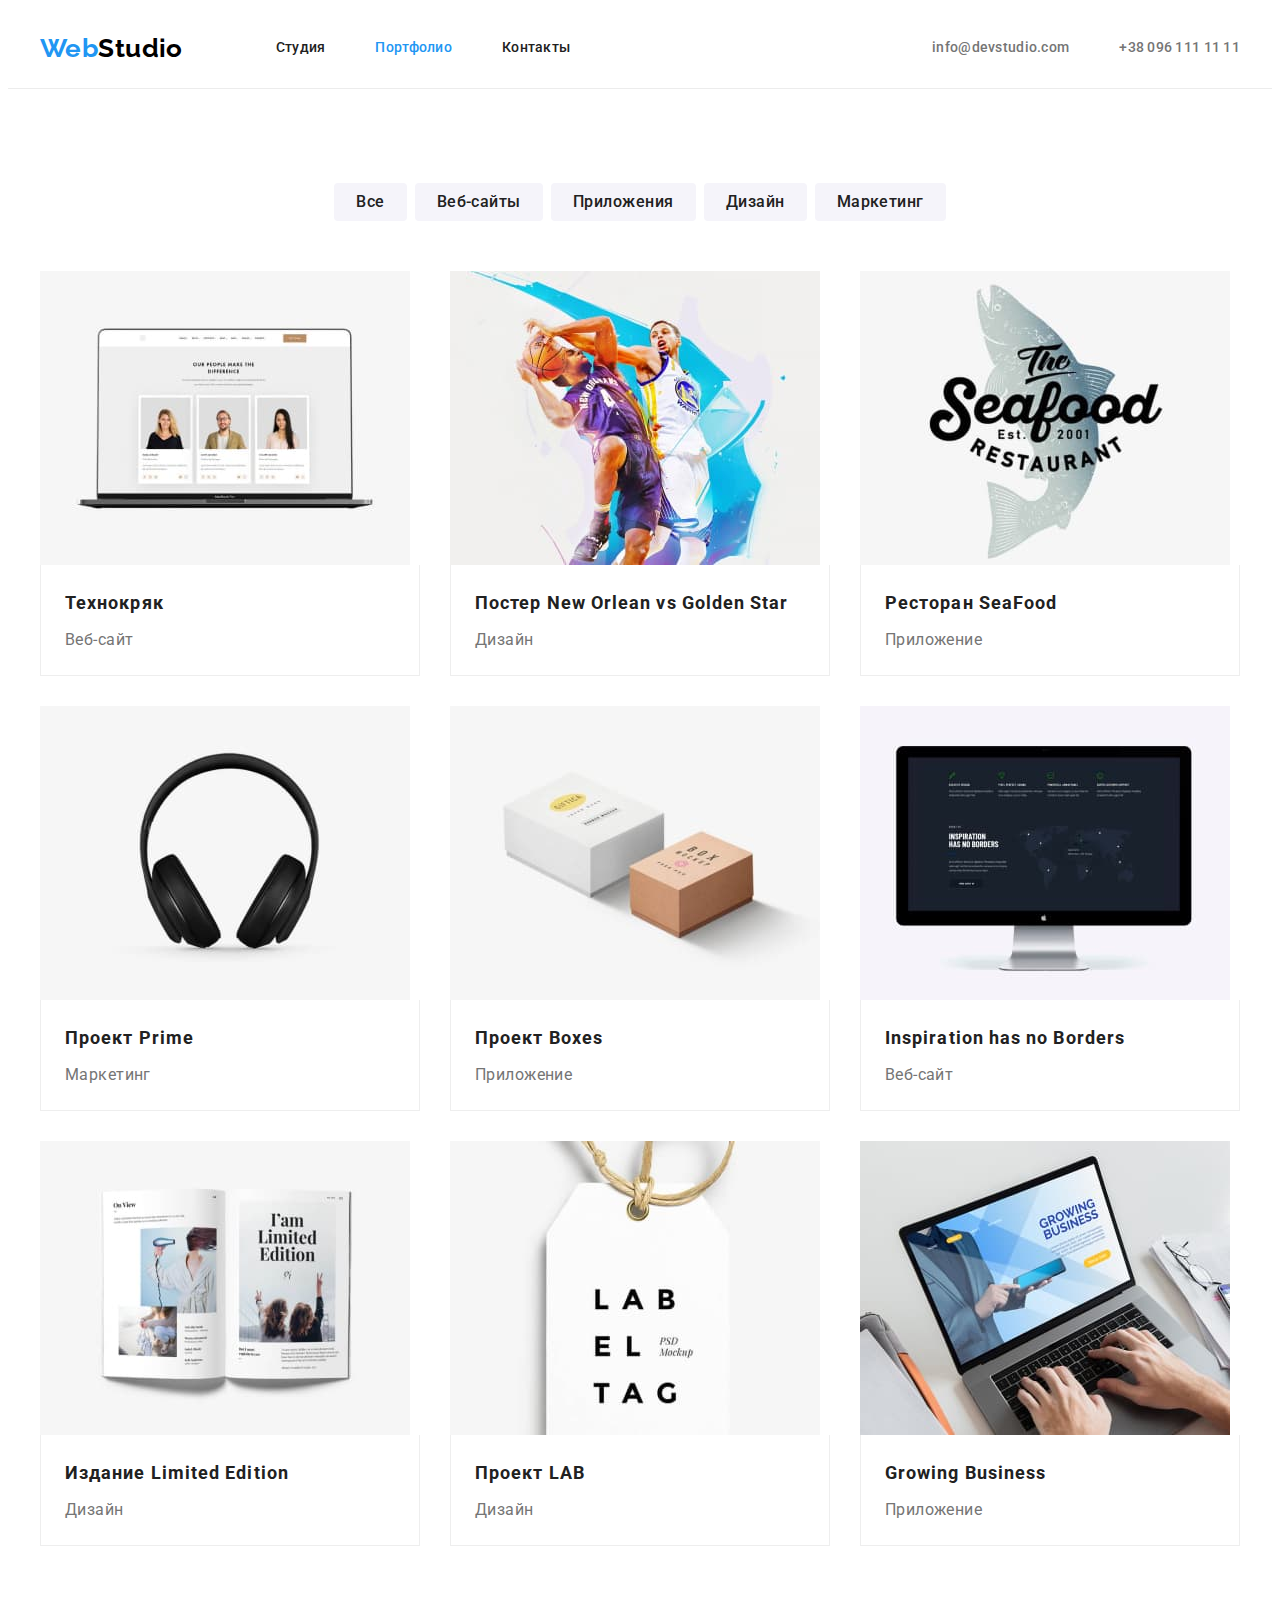
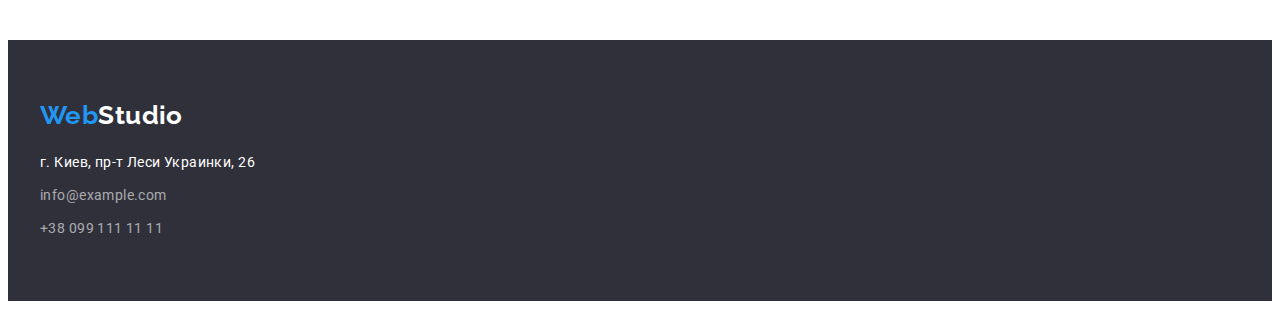
==== portfolio.html @ a5929fad "Copy files from goit-markup-hw-03" ====
<!DOCTYPE html>
<html lang="ru">
  <head>
    <meta charset="UTF-8" />
    <meta http-equiv="X-UA-Compatible" content="IE=edge" />
    <meta name="viewport" content="width=device-width, initial-scale=1.0" />
    <link rel="preconnect" href="https://fonts.googleapis.com" />
    <link rel="preconnect" href="https://fonts.gstatic.com" crossorigin />
    <link
      href="https://fonts.googleapis.com/css2?family=Raleway:wght@700&family=Roboto:wght@400;500;700;900&display=swap"
      rel="stylesheet"
    />
    <link
      rel="stylesheet"
      href="https://cdnjs.cloudflare.com/ajax/libs/modern-normalize/1.1.0/modern-normalize.min.css"
      integrity="sha512-wpPYUAdjBVSE4KJnH1VR1HeZfpl1ub8YT/NKx4PuQ5NmX2tKuGu6U/JRp5y+Y8XG2tV+wKQpNHVUX03MfMFn9Q=="
      crossorigin="anonymous"
      referrerpolicy="no-referrer"
    />
    <link rel="stylesheet" href="./css/styles.css" />
    <title>Web Studio (Version 2.1)</title>
  </head>
  <body>
    <header class="header">
      <div class="container">
        <nav class="header-navigation">
          <a href="" lang="en" class="header-logo logo link"
            ><span class="accent">Web</span>Studio</a
          >
          <ul class="header-list list">
            <li class="header-item"><a href="./index.html" class="header-link link">Студия</a></li>
            <li class="header-item">
              <a href="" class="header-link link current">Портфолио</a>
            </li>
            <li class="header-item"><a href="" class="header-link link">Контакты</a></li>
          </ul>
        </nav>
        <ul class="header-list list contacts">
          <li class="header-item">
            <a class="header-contacts link" href="mailto:info@devstudio.com">info@devstudio.com</a>
          </li>
          <li class="header-item">
            <a class="header-contacts link" href="tel:+380961111111">+38 096 111 11 11</a>
          </li>
        </ul>
      </div>
    </header>
    <main>
      <section class="portfolio section">
        <div class="container">
          <h1 class="visually-hidden">Портфолио студии</h1>
          <ul class="portfolio-list list">
            <li class="portfolio-item">
              <button type="button" class="portfolio-btn">Все</button>
            </li>
            <li class="portfolio-item">
              <button type="button" class="portfolio-btn">Веб-сайты</button>
            </li>
            <li class="portfolio-item">
              <button type="button" class="portfolio-btn">Приложения</button>
            </li>
            <li class="portfolio-item">
              <button type="button" class="portfolio-btn">Дизайн</button>
            </li>
            <li class="portfolio-item">
              <button type="button" class="portfolio-btn">Маркетинг</button>
            </li>
          </ul>
          <ul class="portfolio-card-list list">
            <li class="portfolio-card-item">
              <a href="" class="prtfolio-card-link link">
                <img
                  src="./images/card-1.jpg"
                  alt="Веб-страницы двух девушек и мужчины"
                  width="370"
                  height="294"
                />
                <div class="portfolio-card-content">
                  <h2 class="portfolio-card-title">Технокряк</h2>
                  <p class="portfolio-card-text">Веб-сайт</p>
                </div>
              </a>
            </li>
            <li class="portfolio-card-item">
              <a href="" class="prtfolio-card-link link">
                <img
                  src="./images/card-2.jpg"
                  alt="Два проффесионалных баскетболиста борются за мяч"
                  width="370"
                  height="294"
                />
                <div class="portfolio-card-content">
                  <h2 class="portfolio-card-title">
                    Постер <span lang="en">New Orlean vs Golden Star</span>
                  </h2>
                  <p class="portfolio-card-text">Дизайн</p>
                </div>
              </a>
            </li>
            <li class="portfolio-card-item">
              <a href="" class="prtfolio-card-link link">
                <img
                  src="./images/card-3.jpg"
                  alt="Логотип ресторана SeaFood на фоне рыбы"
                  width="370"
                  height="294"
                />
                <div class="portfolio-card-content">
                  <h2 class="portfolio-card-title">Ресторан <span lang="en">SeaFood</span></h2>
                  <p class="portfolio-card-text">Приложение</p>
                </div>
              </a>
            </li>
            <li class="portfolio-card-item">
              <a href="" class="prtfolio-card-link link">
                <img src="./images/card-4.jpg" alt="Наушники" width="370" height="294" />
                <div class="portfolio-card-content">
                  <h2 class="portfolio-card-title">Проект <span lang="en">Prime</span></h2>
                  <p class="portfolio-card-text">Маркетинг</p>
                </div>
              </a>
            </li>
            <li class="portfolio-card-item">
              <a href="" class="prtfolio-card-link link">
                <img
                  src="./images/card-5.jpg"
                  alt="Две небольшие коробки"
                  width="370"
                  height="294"
                />
                <div class="portfolio-card-content">
                  <h2 class="portfolio-card-title">Проект <span lang="en">Boxes</span></h2>
                  <p class="portfolio-card-text">Приложение</p>
                </div>
              </a>
            </li>
            <li class="portfolio-card-item">
              <a href="" class="prtfolio-card-link link">
                <img src="./images/card-6.jpg" alt="Монитор" width="370" height="294" />
                <div class="portfolio-card-content">
                  <h2 class="portfolio-card-title" lang="en">Inspiration has no Borders</h2>
                  <p class="portfolio-card-text">Веб-сайт</p>
                </div>
              </a>
            </li>
            <li class="portfolio-card-item">
              <a href="" class="prtfolio-card-link link">
                <img
                  src="./images/card-7.jpg"
                  alt="Развернутый женский журнал"
                  width="370"
                  height="294"
                />
                <div class="portfolio-card-content">
                  <h2 class="portfolio-card-title">
                    Издание <span lang="en">Limited Edition</span>
                  </h2>
                  <p class="portfolio-card-text">Дизайн</p>
                </div>
              </a>
            </li>
            <li class="portfolio-card-item">
              <a href="" class="prtfolio-card-link link">
                <img
                  src="./images/card-8.jpg"
                  alt="Этикетка с надписью Label Tag"
                  width="370"
                  height="294"
                />
                <div class="portfolio-card-content">
                  <h2 class="portfolio-card-title">Проект <span lang="en">LAB</span></h2>
                  <p class="portfolio-card-text">Дизайн</p>
                </div>
              </a>
            </li>
            <li class="portfolio-card-item">
              <a href="" class="prtfolio-card-link link">
                <img
                  src="./images/card-9.jpg"
                  alt="Две руки печатают на ноутбуке"
                  width="370"
                  height="294"
                />
                <div class="portfolio-card-content">
                  <h2 class="portfolio-card-title" lang="en">Growing Business</h2>
                  <p class="portfolio-card-text">Приложение</p>
                </div>
              </a>
            </li>
          </ul>
        </div>
      </section>
    </main>
    <footer class="footer">
      <div class="container">
        <a href="" lang="en" class="footer-logo logo link"><span class="accent">Web</span>Studio</a>
        <address class="footer-address">
          <ul class="footer-list list">
            <li class="footer-item">
              <a
                class="footer-link link"
                href="https://goo.gl/maps/ivDFCsVRUiaJjwU29"
                target="_blank"
                rel="noopener noindex nofollow"
                >г. Киев, пр-т Леси Украинки, 26</a
              >
            </li>
            <li class="footer-item">
              <a class="footer-contacts link" href="mailto:info@example.com">info@example.com</a>
            </li>
            <li class="footer-item">
              <a class="footer-contacts link" href="tel:+380991111111">+38 099 111 11 11</a>
            </li>
          </ul>
        </address>
      </div>
    </footer>
  </body>
</html>
---- css/styles.css ----
:root {
  --title-text-color: #212121;
  --primary-text-color: #757575;
  --accent-color: #2196f3;
  --primary-white-color: #ffffff;
  --primary-black-color: #000000;
  --dark-background-color: #2f303a;
  --secondary-background-color: #f5f4fa;
  --btn-background-color: #188ce8;
  --primary-border-color: #ececec;
  --secondary-border-color: #eeeeee;
}

body {
  font-family: Roboto, Tahoma, sans-serif;
  color: var(--title-text-color);
  font-size: 14px;
  letter-spacing: 0.03em;
}
p,
h1,
h2,
h3,
h4,
h5,
h6 {
  margin: 0;
}

ul {
  padding-left: 0;
  margin: 0;
}

button {
  cursor: pointer;
}

img {
  display: block;
  max-width: 100%;
  height: auto;
}

.link {
  text-decoration: none;
}

.list {
  list-style: none;
}

.container {
  width: 1200px;
  padding-left: 15px;
  padding-right: 15px;
  margin: 0 auto;
}

.section {
  padding-top: 94px;
  padding-bottom: 94px;
}

.visually-hidden {
  position: absolute;
  white-space: nowrap;
  width: 1px;
  height: 1px;
  overflow: hidden;
  border: 0;
  padding: 0;
  clip: rect(0 0 0 0);
  clip-path: inset(50%);
  margin: -1px;
}

.logo {
  font-family: Raleway, Tahoma, sans-serif;
  font-weight: 700;
  font-size: 26px;
  line-height: 1.19;
}

.title {
  font-size: 36px;
  line-height: 1.17;
  text-align: center;
}

/* ---------------------HEADER--------------------- */
.header {
  background-color: var(--primary-white-color);
  border-bottom: 1px solid var(--primary-border-color);
}

.header .container {
  display: flex;
  align-items: center;
}

.header-navigation {
  display: flex;
  align-items: center;
}

.header-logo {
  display: block;
  margin-right: 93px;
  color: var(--primary-black-color);
}

.accent {
  color: var(--accent-color);
}

.header-list {
  display: flex;
}

.header-item:not(:last-child) {
  margin-right: 50px;
}

.header-link {
  display: block;
  padding-top: 32px;
  padding-bottom: 32px;
  font-weight: 500;
  line-height: 1.14;
  letter-spacing: 0.02em;
  color: var(--title-text-color);
}

.header-link:hover,
.header-link:focus {
  color: var(--accent-color);
}

.header-link.current {
  color: var(--accent-color);
}

.contacts {
  margin-left: auto;
}

.header-contacts {
  display: block;
  padding-top: 32px;
  padding-bottom: 32px;
  font-weight: 500;
  line-height: 1.14;
  letter-spacing: 0.02em;
  color: var(--primary-text-color);
}

.header-contacts:hover,
.header-contacts:focus {
  color: var(--accent-color);
}

/* ---------------------HERO--------------------- */
.hero {
  background-color: var(--dark-background-color);
  padding-top: 200px;
  padding-bottom: 200px;
}

.hero-title {
  max-width: 696px;
  margin-left: auto;
  margin-right: auto;
  margin-bottom: 30px;
  font-weight: 900;
  font-size: 44px;
  line-height: 1.36;
  text-align: center;
  letter-spacing: 0.06em;
  text-transform: uppercase;
  color: var(--primary-white-color);
}

.hero-btn {
  display: block;
  min-width: 200px;
  margin: 0 auto;
  padding: 10px 32px;
  border-radius: 4px;
  border: 0;
  font-family: inherit;
  font-weight: 700;
  font-size: 16px;
  line-height: 1.88;
  align-items: center;
  text-align: center;
  letter-spacing: 0.06em;
  color: var(--primary-white-color);
  background-color: var(--accent-color);
}
.hero-btn:hover,
.hero-btn:focus {
  background-color: var(--btn-background-color);
}

/* ---------------------BENEFITS--------------------- */

.benefits-list {
  display: flex;
}

.benefits-item:not(:last-child) {
  margin-right: 30px;
}

.benefits-item-title {
  margin-bottom: 10px;
  font-size: 14px;
  line-height: 1.14;
  text-transform: uppercase;
}

.benefits-item-text {
  min-width: 270px;
  line-height: 1.71;
  color: var(--primary-text-color);
}

/* ---------------------WORKING--------------------- */

.working {
  padding-top: 0;
}

.working .title {
  margin-bottom: 50px;
}
.working-list {
  display: flex;
}

.working-item:not(:last-child) {
  margin-right: 30px;
}

/* ---------------------TEAM--------------------- */
.team {
  background-color: var(--secondary-background-color);
}

.team .title {
  margin-bottom: 50px;
}
.team-list {
  display: flex;
}

.team-item:not(:last-child) {
  margin-right: 30px;
}

.team-content {
  padding: 30px;
  border-radius: 0px 0px 4px 4px;
  background-color: var(--primary-white-color);
}

.team-item-title {
  margin-bottom: 10px;
  font-weight: 500;
  font-size: 16px;
  line-height: 1.19;
  text-align: center;
}

.team-item-text {
  font-size: 16px;
  line-height: 1.19;
  text-align: center;
  color: var(--primary-text-color);
}

/* ---------------------FOOTER--------------------- */

.footer {
  padding-top: 60px;
  padding-bottom: 60px;
  background-color: var(--dark-background-color);
}

.footer-logo {
  display: block;
  margin-bottom: 20px;
  color: var(--primary-white-color);
}

.footer-address {
  font-style: normal;
  line-height: 1.71;
}

.footer-link {
  color: var(--primary-white-color);
}

.footer-link:hover,
.footer-link:focus {
  color: var(--accent-color);
}

.footer-contacts {
  color: rgba(255, 255, 255, 0.6);
}

.footer-item:not(:last-child) {
  margin-bottom: 9px;
}

.footer-contacts:hover,
.footer-contacts:focus {
  color: var(--accent-color);
}

/* ---------------------PORTFOLIO--------------------- */

.portfolio-list {
  display: flex;
  align-items: center;
  justify-content: center;
  margin-bottom: 50px;
}

.portfolio-item:not(:last-child) {
  margin-right: 8px;
}

.portfolio-btn {
  display: block;
  padding: 6px 22px;
  border: 0;
  border-radius: 4px;
  font-family: inherit;
  font-weight: 500;
  font-size: 16px;
  line-height: 1.62;
  text-align: center;
  letter-spacing: 0.03em;
  color: var(--title-text-color);
  background-color: var(--secondary-background-color);
}

.portfolio-btn:hover,
.portfolio-btn:focus {
  color: var(--primary-white-color);
  background-color: var(--accent-color);
}

.portfolio-card-list {
  display: flex;
  flex-wrap: wrap;
}

.portfolio-card-item {
  flex-basis: calc((100% - 60px) / 3);
}

.portfolio-card-item:not(:nth-child(3n)) {
  margin-right: 30px;
}

.portfolio-card-item:not(:nth-last-child(-n + 3)) {
  margin-bottom: 30px;
}

.portfolio-card-title {
  margin-bottom: 4px;
  font-size: 18px;
  line-height: 2;
  letter-spacing: 0.06em;
  color: var(--title-text-color);
}

.portfolio-card-text {
  font-size: 16px;
  line-height: 1.88;
  color: var(--primary-text-color);
}

.portfolio-card-content {
  padding: 20px 24px;
  border-bottom: 1px solid var(--secondary-border-color);
  border-left: 1px solid var(--secondary-border-color);
  border-right: 1px solid var(--secondary-border-color);
  background-color: var(--primary-white-color);
}
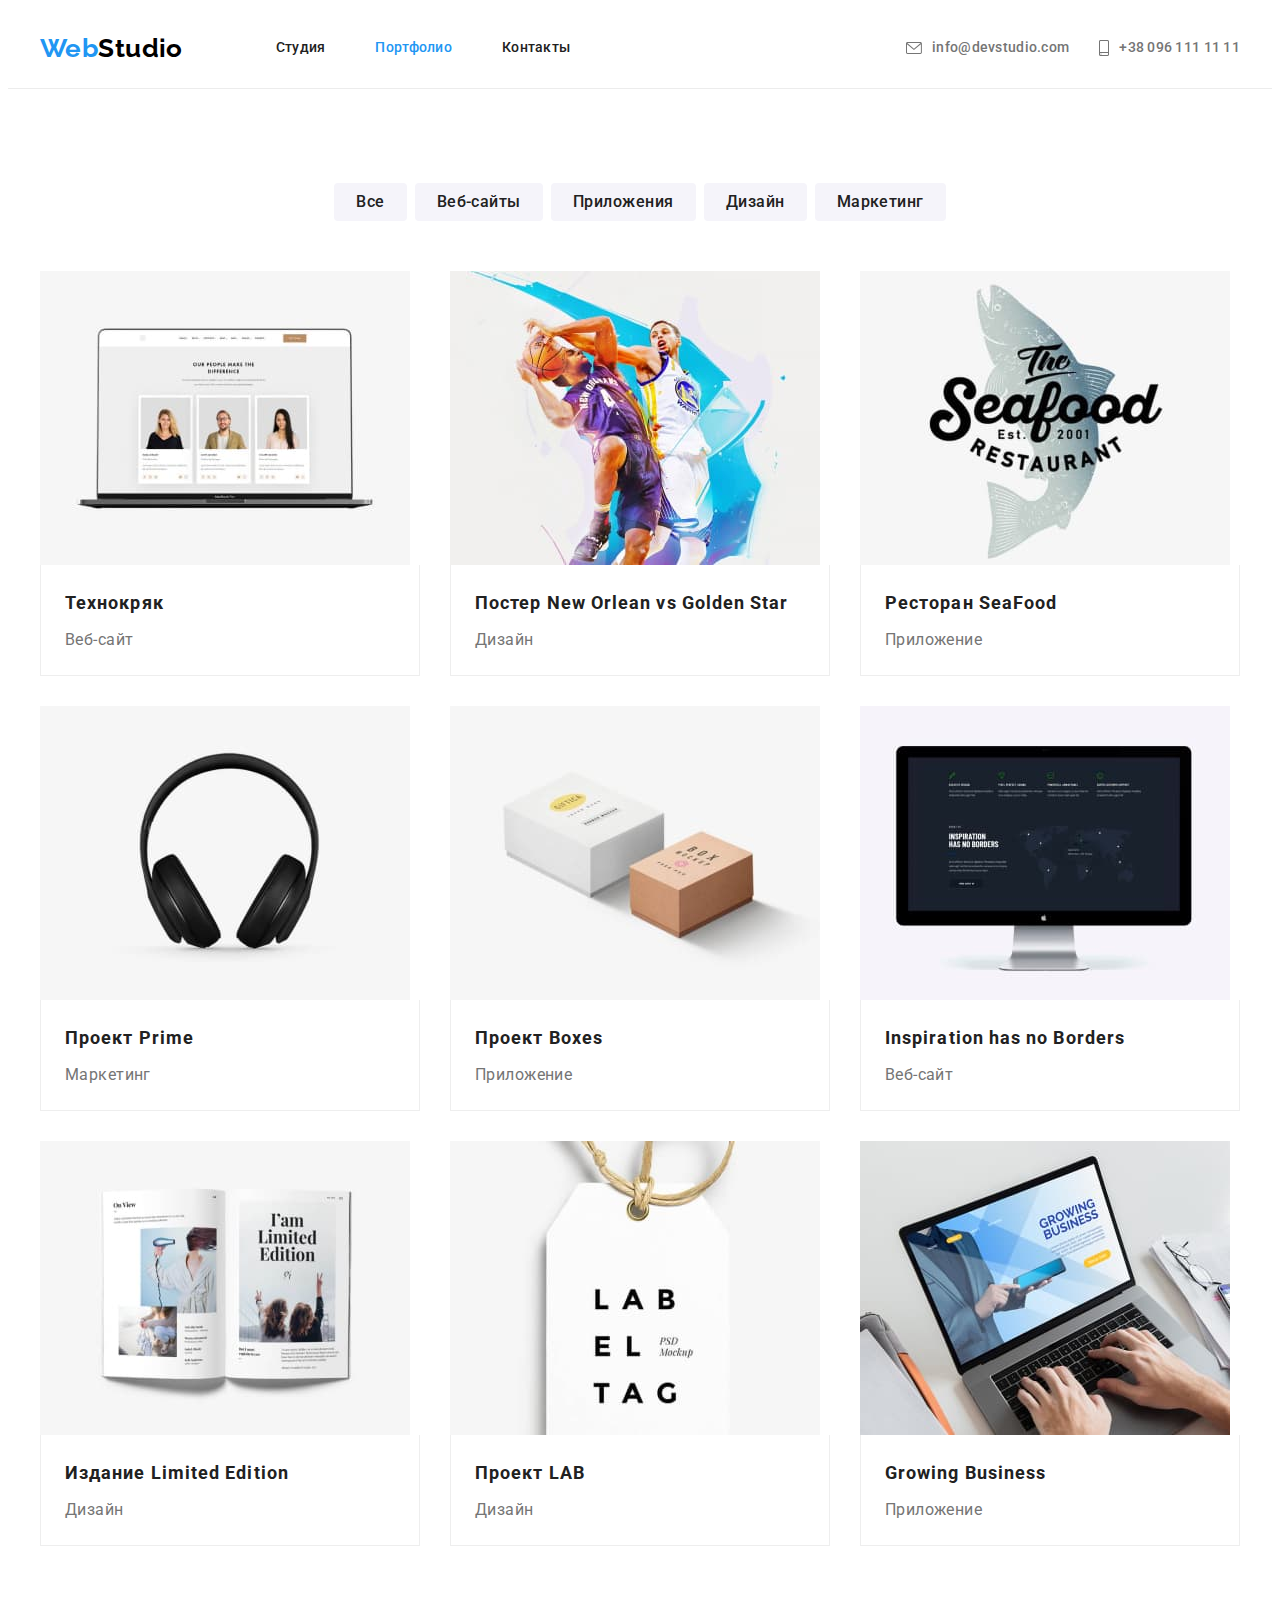
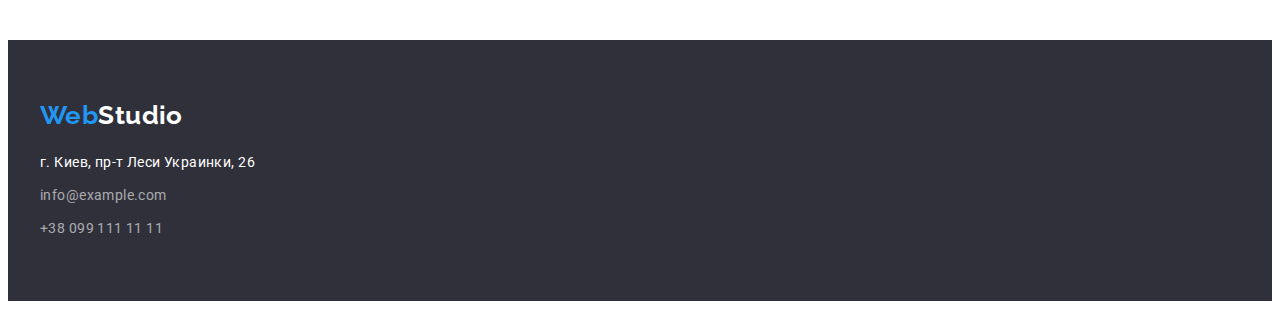
==== commit 08b0a085: "Add background image in Hero, icons in Contacts" ====
--- a/portfolio.html
+++ b/portfolio.html
@@ -36,11 +36,21 @@
           </ul>
         </nav>
         <ul class="header-list list contacts">
-          <li class="header-item">
-            <a class="header-contacts link" href="mailto:info@devstudio.com">info@devstudio.com</a>
+          <li class="header-item-contacts">
+            <a class="header-contacts link" href="mailto:info@devstudio.com"
+              ><svg class="header-icon" width="16" height="12">
+                <use href="./images/icons.svg#icon-envelope"></use>
+              </svg>
+              info@devstudio.com</a
+            >
           </li>
-          <li class="header-item">
-            <a class="header-contacts link" href="tel:+380961111111">+38 096 111 11 11</a>
+          <li class="header-item-contacts">
+            <a class="header-contacts link" href="tel:+380961111111"
+              ><svg class="header-icon" width="10" height="16">
+                <use href="./images/icons.svg#icon-smartphone"></use>
+              </svg>
+              +38 096 111 11 11</a
+            >
           </li>
         </ul>
       </div>
--- a/css/styles.css
+++ b/css/styles.css
@@ -145,8 +145,13 @@
   margin-left: auto;
 }
 
+.header-item-contacts + .header-item-contacts {
+  margin-left: 30px;
+}
+
 .header-contacts {
-  display: block;
+  display: flex;
+  align-items: center;
   padding-top: 32px;
   padding-bottom: 32px;
   font-weight: 500;
@@ -155,6 +160,11 @@
   color: var(--primary-text-color);
 }
 
+.header-icon {
+  margin-right: 10px;
+  fill: currentColor;
+}
+
 .header-contacts:hover,
 .header-contacts:focus {
   color: var(--accent-color);
@@ -162,9 +172,16 @@
 
 /* ---------------------HERO--------------------- */
 .hero {
-  background-color: var(--dark-background-color);
+  max-width: 1600px;
   padding-top: 200px;
   padding-bottom: 200px;
+  background-color: var(--dark-background-color);
+
+  background-image: linear-gradient(rgba(47, 48, 58, 0.4), rgba(47, 48, 58, 0.4)),
+    url('../images/hero-bg-image.jpg');
+  background-repeat: no-repeat;
+  background-position: center;
+  background-size: cover;
 }
 
 .hero-title {
@@ -187,7 +204,7 @@
   margin: 0 auto;
   padding: 10px 32px;
   border-radius: 4px;
-  border: 0;
+  border: none;
   font-family: inherit;
   font-weight: 700;
   font-size: 16px;
@@ -197,6 +214,7 @@
   letter-spacing: 0.06em;
   color: var(--primary-white-color);
   background-color: var(--accent-color);
+  box-shadow: 0px 4px 4px rgba(0, 0, 0, 0.15);
 }
 .hero-btn:hover,
 .hero-btn:focus {
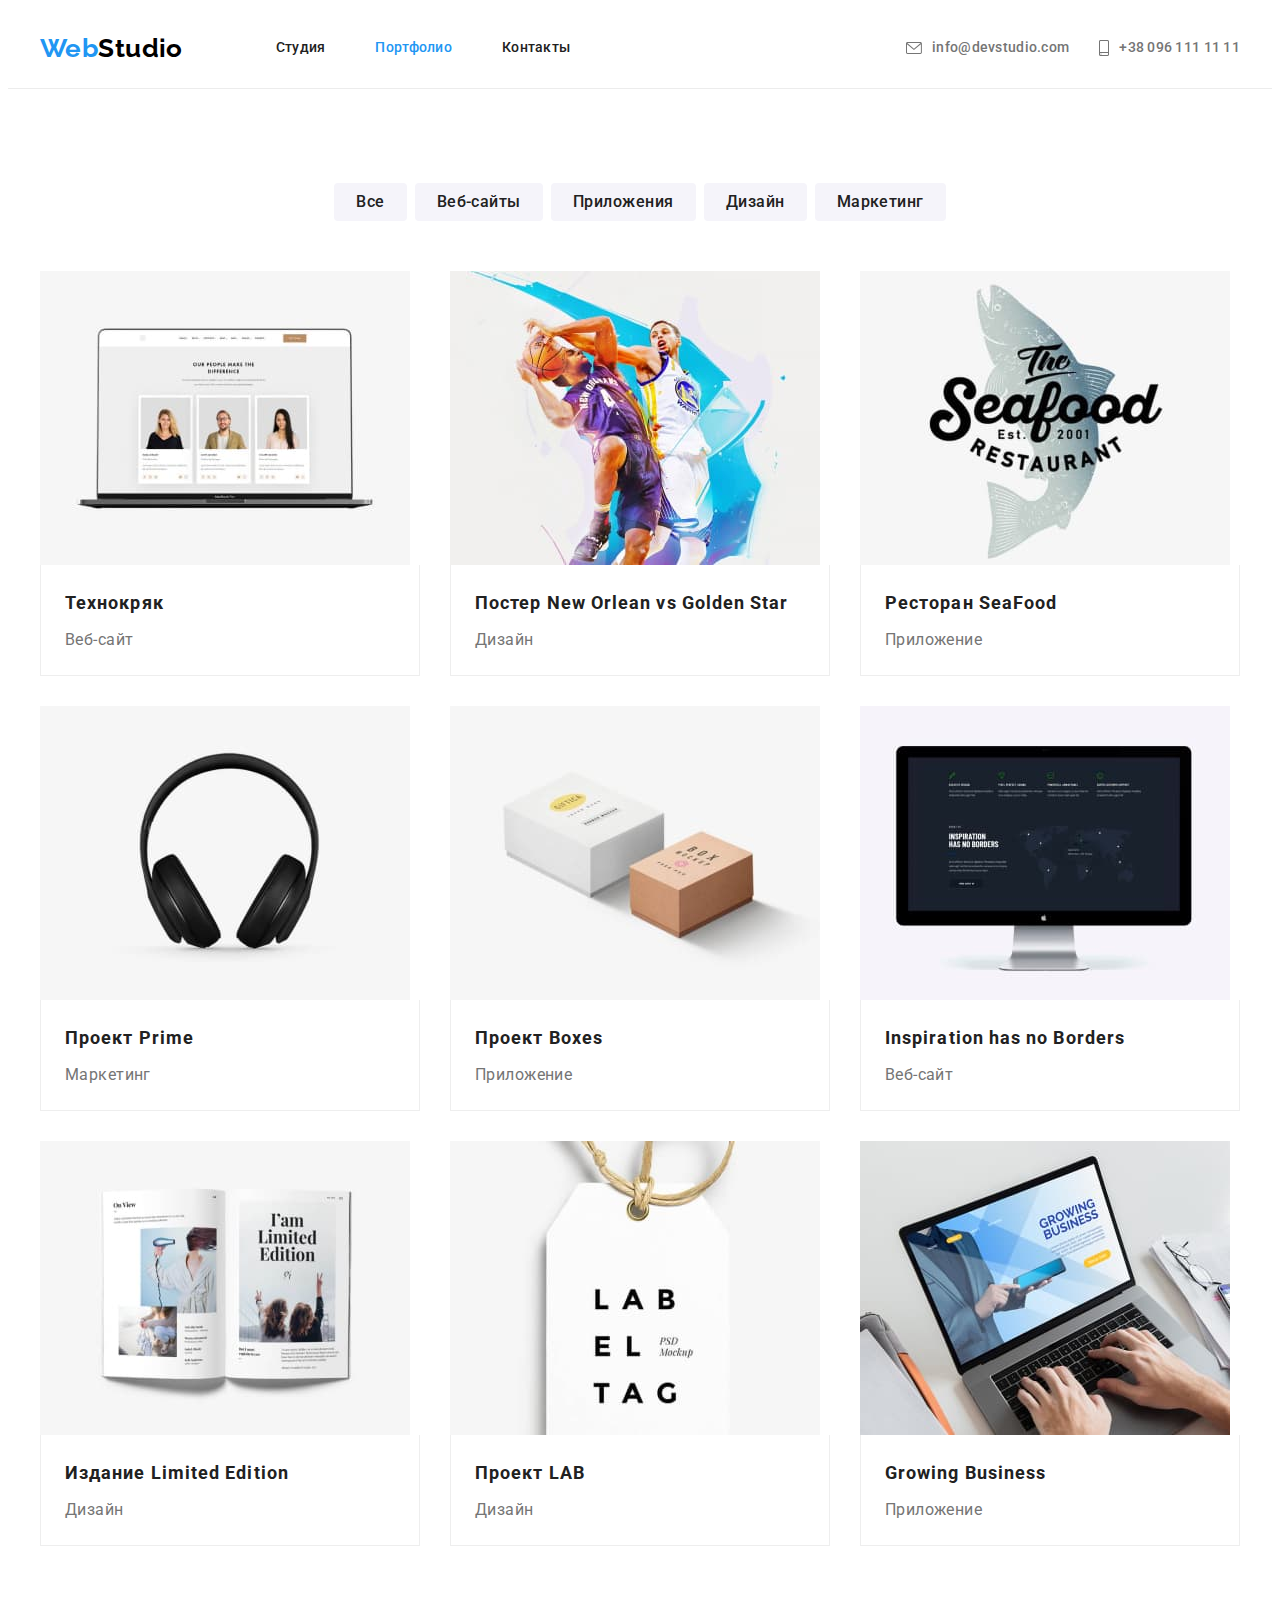
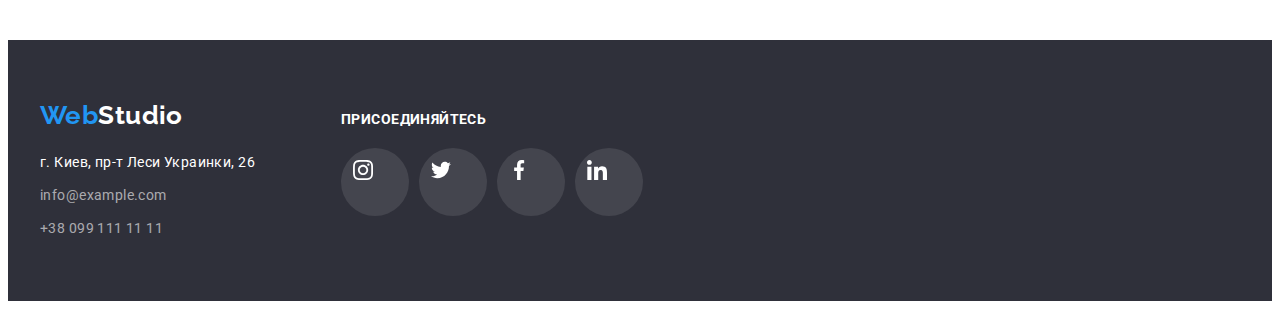
==== commit a1a4bb31: "add all icons and make shadows" ====
--- a/portfolio.html
+++ b/portfolio.html
@@ -202,27 +202,60 @@
       </section>
     </main>
     <footer class="footer">
-      <div class="container">
-        <a href="" lang="en" class="footer-logo logo link"><span class="accent">Web</span>Studio</a>
-        <address class="footer-address">
-          <ul class="footer-list list">
-            <li class="footer-item">
-              <a
-                class="footer-link link"
-                href="https://goo.gl/maps/ivDFCsVRUiaJjwU29"
-                target="_blank"
-                rel="noopener noindex nofollow"
-                >г. Киев, пр-т Леси Украинки, 26</a
-              >
-            </li>
-            <li class="footer-item">
-              <a class="footer-contacts link" href="mailto:info@example.com">info@example.com</a>
-            </li>
-            <li class="footer-item">
-              <a class="footer-contacts link" href="tel:+380991111111">+38 099 111 11 11</a>
-            </li>
-          </ul>
-        </address>
+      <div class="container footer-wrap">
+        <div class="footer-address-wrap">
+          <a href="" lang="en" class="footer-logo logo link"
+            ><span class="accent">Web</span>Studio</a
+          >
+          <address class="footer-address">
+            <ul class="footer-list list">
+              <li class="footer-item">
+                <a
+                  class="footer-link link"
+                  href="https://goo.gl/maps/ivDFCsVRUiaJjwU29"
+                  target="_blank"
+                  rel="noopener noindex nofollow"
+                  >г. Киев, пр-т Леси Украинки, 26</a
+                >
+              </li>
+              <li class="footer-item">
+                <a class="footer-contacts link" href="mailto:info@example.com">info@example.com</a>
+              </li>
+              <li class="footer-item">
+                <a class="footer-contacts link" href="tel:+380991111111">+38 099 111 11 11</a>
+              </li>
+            </ul>
+          </address>
+        </div>
+        <div class="footer-icon-wrap">
+          <h3 class="footer-icon-title">Присоединяйтесь</h3>
+          <ul class="icon-list list">
+            <li class="icon-item">
+              <a href="" class="footer-icon-link icon-link link"
+                ><svg class="footer-socail-icon" width="20" height="20">
+                  <use href="./images/icons.svg#icon-instagram"></use></svg
+              ></a>
+            </li>
+            <li class="icon-item">
+              <a href="" class="footer-icon-link icon-link link"
+                ><svg class="footer-socail-icon" width="20" height="20">
+                  <use href="./images/icons.svg#icon-twitter"></use></svg
+              ></a>
+            </li>
+            <li class="icon-item">
+              <a href="" class="footer-icon-link icon-link link"
+                ><svg class="footer-socail-icon" width="20" height="20">
+                  <use href="./images/icons.svg#icon-facebook"></use></svg
+              ></a>
+            </li>
+            <li class="icon-item">
+              <a href="" class="footer-icon-link icon-link link"
+                ><svg class="footer-socail-icon" width="20" height="20">
+                  <use href="./images/icons.svg#icon-linkedin"></use></svg
+              ></a>
+            </li>
+          </ul>
+        </div>
       </div>
     </footer>
   </body>
--- a/css/styles.css
+++ b/css/styles.css
@@ -9,6 +9,7 @@
   --btn-background-color: #188ce8;
   --primary-border-color: #ececec;
   --secondary-border-color: #eeeeee;
+  --primary-icon-color: #afb1b8;
 }
 
 body {
@@ -231,6 +232,12 @@
   margin-right: 30px;
 }
 
+.benefits-icon {
+  padding: 25px 100px;
+  margin-bottom: 30px;
+  border-radius: 4px;
+  background-color: var(--secondary-background-color);
+}
 .benefits-item-title {
   margin-bottom: 10px;
   font-size: 14px;
@@ -253,6 +260,7 @@
 .working .title {
   margin-bottom: 50px;
 }
+
 .working-list {
   display: flex;
 }
@@ -273,12 +281,17 @@
   display: flex;
 }
 
+.team-item {
+  box-shadow: 0px 1px 3px rgba(0, 0, 0, 0.12), 0px 1px 1px rgba(0, 0, 0, 0.14),
+    0px 2px 1px rgba(0, 0, 0, 0.2);
+}
+
 .team-item:not(:last-child) {
   margin-right: 30px;
 }
 
 .team-content {
-  padding: 30px;
+  padding: 30px 32px;
   border-radius: 0px 0px 4px 4px;
   background-color: var(--primary-white-color);
 }
@@ -292,12 +305,76 @@
 }
 
 .team-item-text {
+  margin-bottom: 16px;
   font-size: 16px;
   line-height: 1.19;
   text-align: center;
   color: var(--primary-text-color);
 }
 
+.icon-list {
+  display: flex;
+  align-items: center;
+}
+
+.icon-item:not(:last-child) {
+  margin-right: 10px;
+}
+
+.icon-link {
+  display: block;
+  padding: 12px;
+  width: 44px;
+  height: 44px;
+  border-radius: 50%;
+  fill: var(--primary-icon-color);
+}
+
+.icon-link:hover,
+.icon-link:focus {
+  fill: var(--primary-white-color);
+  background-color: var(--accent-color);
+}
+
+.team-social-icon {
+  fill: currentColor;
+}
+
+/* ---------------------CLIENTS--------------------- */
+
+.clients .title {
+  margin-bottom: 50px;
+}
+
+.clients-list {
+  display: flex;
+  align-items: center;
+}
+
+.clients-item:not(:last-child) {
+  margin-right: 30px;
+}
+
+.clients-link {
+  display: block;
+  padding: 16px 32px;
+  width: 170px;
+  height: 92px;
+  border: 1px solid var(--primary-icon-color);
+  border-radius: 4px;
+  fill: var(--primary-icon-color);
+}
+
+.clients-link:hover,
+.clients-link:focus {
+  fill: var(--accent-color);
+  border: 1px solid var(--accent-color);
+}
+
+.clients-icon {
+  fill: inherit;
+}
+
 /* ---------------------FOOTER--------------------- */
 
 .footer {
@@ -306,6 +383,15 @@
   background-color: var(--dark-background-color);
 }
 
+.footer-wrap {
+  display: flex;
+}
+
+.footer-address-wrap {
+  width: 231px;
+  margin-right: 70px;
+}
+
 .footer-logo {
   display: block;
   margin-bottom: 20px;
@@ -339,6 +425,26 @@
   color: var(--accent-color);
 }
 
+.footer-icon-wrap {
+  padding-top: 12px;
+}
+
+.footer-icon-title {
+  margin-bottom: 20px;
+  font-size: 14px;
+  line-height: 1.14;
+  text-transform: uppercase;
+  color: var(--primary-white-color);
+}
+
+.footer-icon-link {
+  background-color: rgba(255, 255, 255, 0.1);
+  fill: var(--primary-white-color);
+}
+
+.footer-social-icon {
+  fill: currentColor;
+}
 /* ---------------------PORTFOLIO--------------------- */
 
 .portfolio-list {
@@ -346,6 +452,11 @@
   align-items: center;
   justify-content: center;
   margin-bottom: 50px;
+}
+
+.portfolio-card-item:hover {
+  box-shadow: 0px 1px 1px rgba(0, 0, 0, 0.12), 0px 4px 4px rgba(0, 0, 0, 0.06),
+    1px 4px 6px rgba(0, 0, 0, 0.16);
 }
 
 .portfolio-item:not(:last-child) {
@@ -371,6 +482,8 @@
 .portfolio-btn:focus {
   color: var(--primary-white-color);
   background-color: var(--accent-color);
+  box-shadow: 0px 3px 1px rgba(0, 0, 0, 0.1), 0px 1px 2px rgba(0, 0, 0, 0.08),
+    0px 2px 2px rgba(0, 0, 0, 0.12);
 }
 
 .portfolio-card-list {
